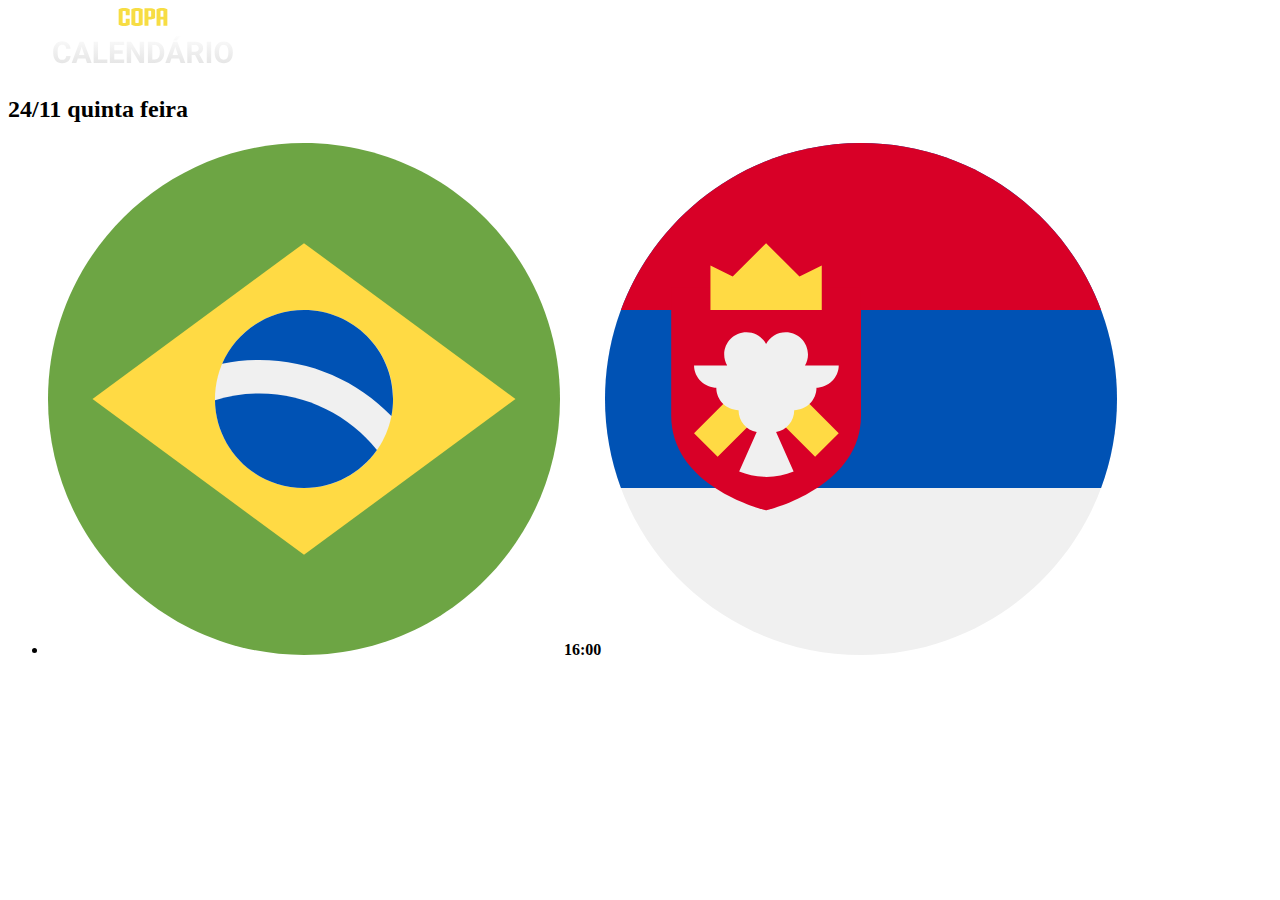
==== indez.html @ bc61f7b1 "inicio do projeto e html pronto" ====
<!DOCTYPE html>
<html lang="en">
<head>
    <meta charset="UTF-8">
    <meta name="viewport" content="width=device-width, initial-scale=1.0">
    <title>Calendario da Copa</title>
</head>
<body>
     <header>
        <img src="./assets/logo.svg" alt="logo calendario copa">
     </header>
     <main>
        <section class="card">
            <h2>24/11 <span>quinta feira</span></h2>

            <ul>
                <li>
                    <img src="./assets/brasil.svg" alt="bandeira brasil">
                    <strong>16:00</strong>
                    <img src="./assets/servia.svg" alt="bandeira servia">
                </li>
            </ul>
        </section>
     </main>
</body>
</html>
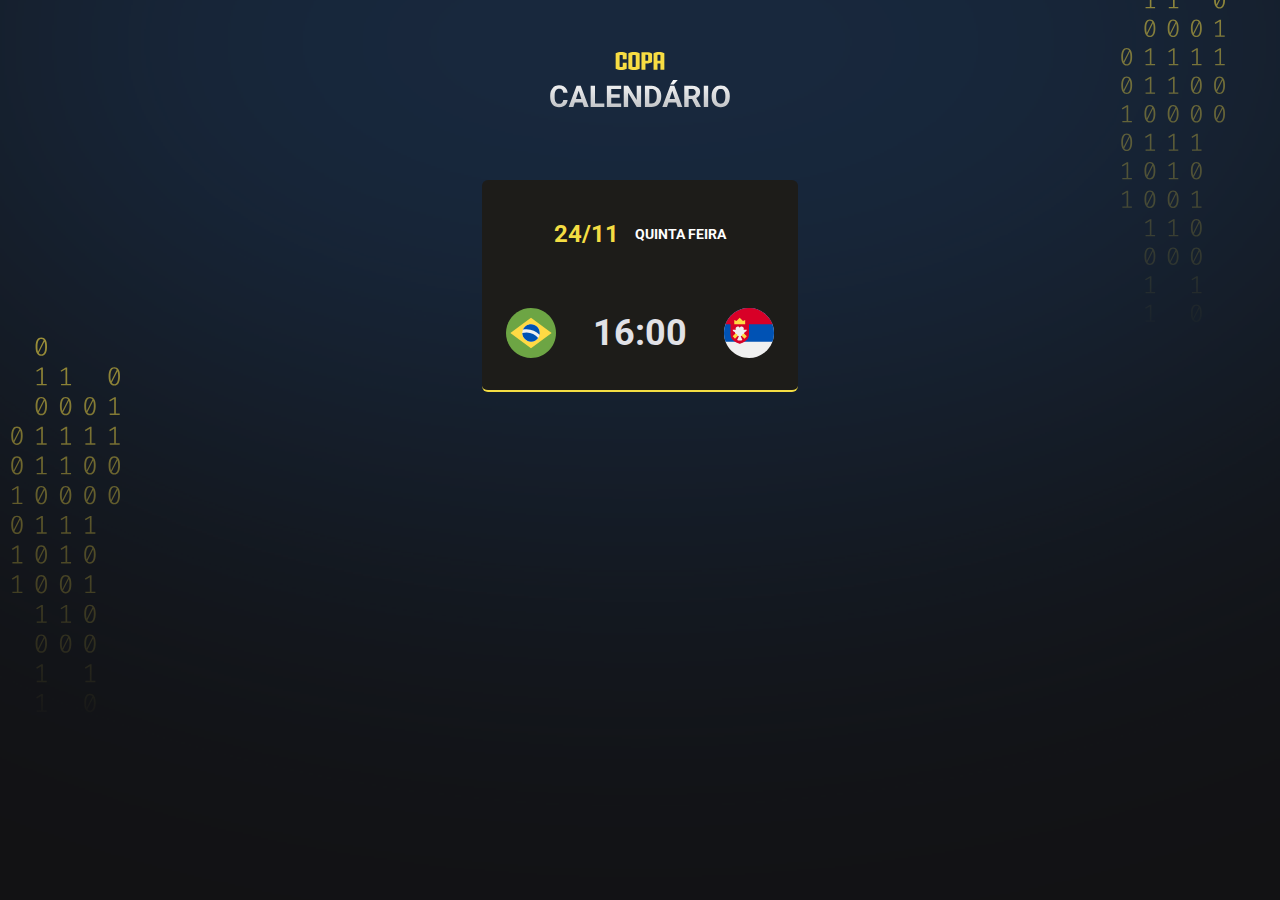
==== commit 187f9be6: "css criado e card simples estilizado" ====
--- a/indez.html
+++ b/indez.html
@@ -3,6 +3,7 @@
 <head>
     <meta charset="UTF-8">
     <meta name="viewport" content="width=device-width, initial-scale=1.0">
+    <link rel="stylesheet" href="style.css">
     <title>Calendario da Copa</title>
 </head>
 <body>
--- a/style.css
+++ b/style.css
@@ -0,0 +1,3 @@
+@import './csss/global.css';
+@import './csss/colloors.css';
+@import './csss/main.css';
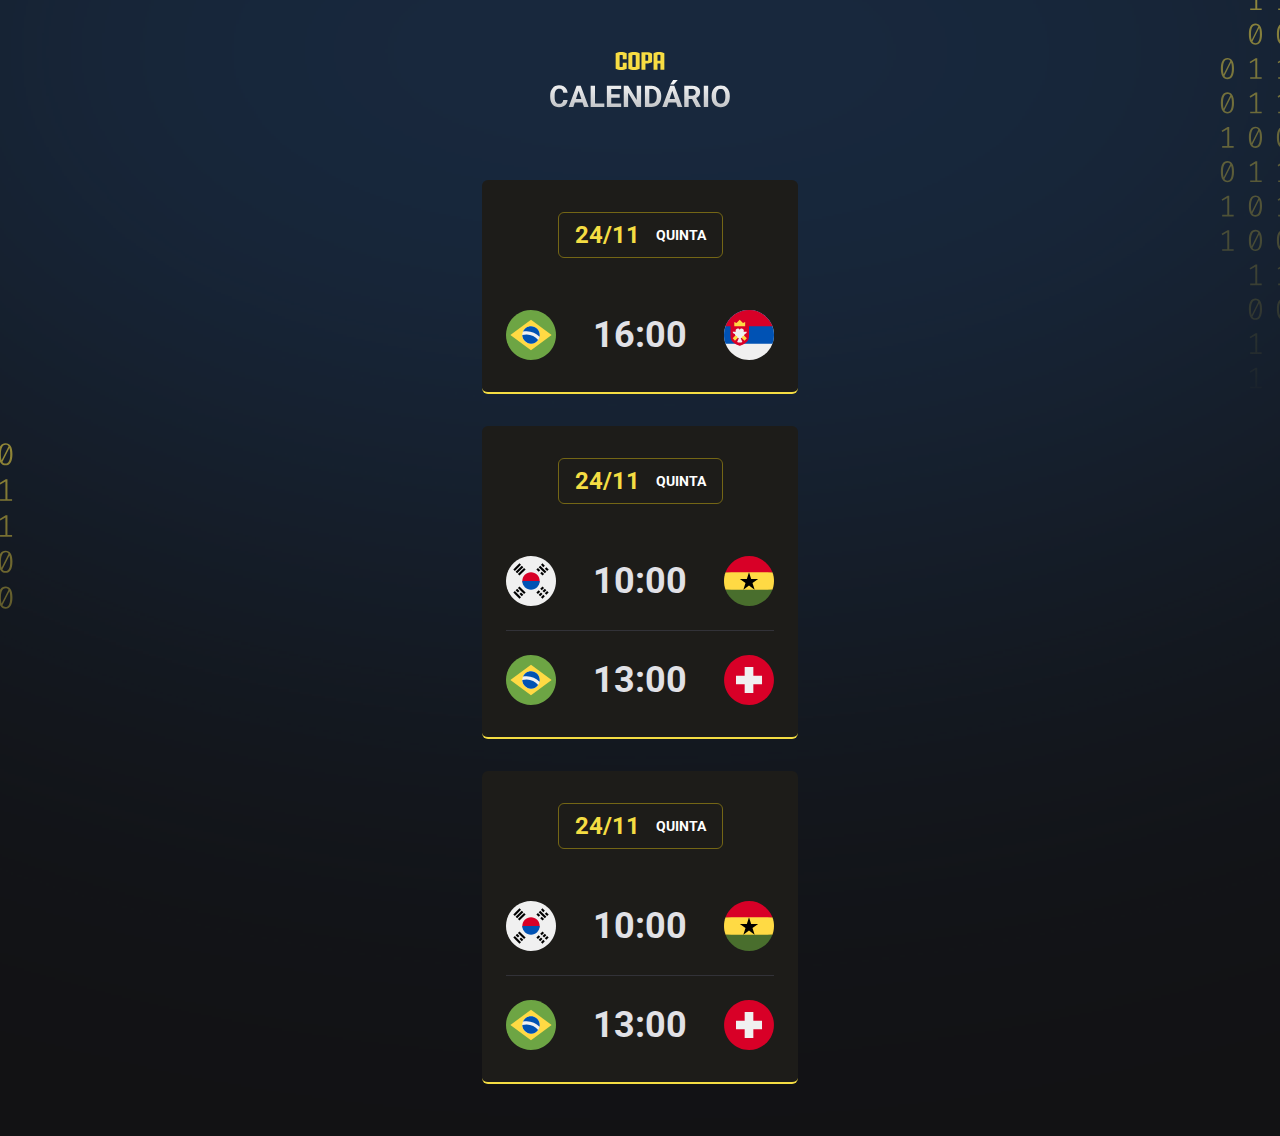
==== commit 0464d6df: "todos os tipos de card estilizados" ====
--- a/indez.html
+++ b/indez.html
@@ -12,7 +12,7 @@
      </header>
      <main>
         <section class="card">
-            <h2>24/11 <span>quinta feira</span></h2>
+            <h2>24/11 <span>quinta</span></h2>
 
             <ul>
                 <li>
@@ -22,6 +22,40 @@
                 </li>
             </ul>
         </section>
+        <section class="card">
+            <h2>24/11 <span>quinta</span></h2>
+
+            <ul>
+                <li>
+                    <img src="./assets/coreia-do-sul.svg" alt=" bandeira coreia do sul">
+                    <strong>10:00</strong>
+                    <img src="./assets/gana.svg" alt="bandeira do gana">
+                </li>
+                <li>
+                    <img src="./assets/brasil.svg" alt="bandeira brasil">
+                    <strong>13:00</strong>
+                    <img src="./assets/suiça.svg" alt="bandeira suiça">
+                </li>
+                
+            </ul>
+        </section>
+        <section class="card">
+            <h2>24/11 <span>quinta</span></h2>
+
+            <ul>
+                <li>
+                    <img src="./assets/coreia-do-sul.svg" alt=" bandeira coreia do sul">
+                    <strong>10:00</strong>
+                    <img src="./assets/gana.svg" alt="bandeira do gana">
+                </li>
+                <li>
+                    <img src="./assets/brasil.svg" alt="bandeira brasil">
+                    <strong>13:00</strong>
+                    <img src="./assets/suiça.svg" alt="bandeira suiça">
+                </li>
+                
+            </ul>
+        </section>
      </main>
 </body>
 </html>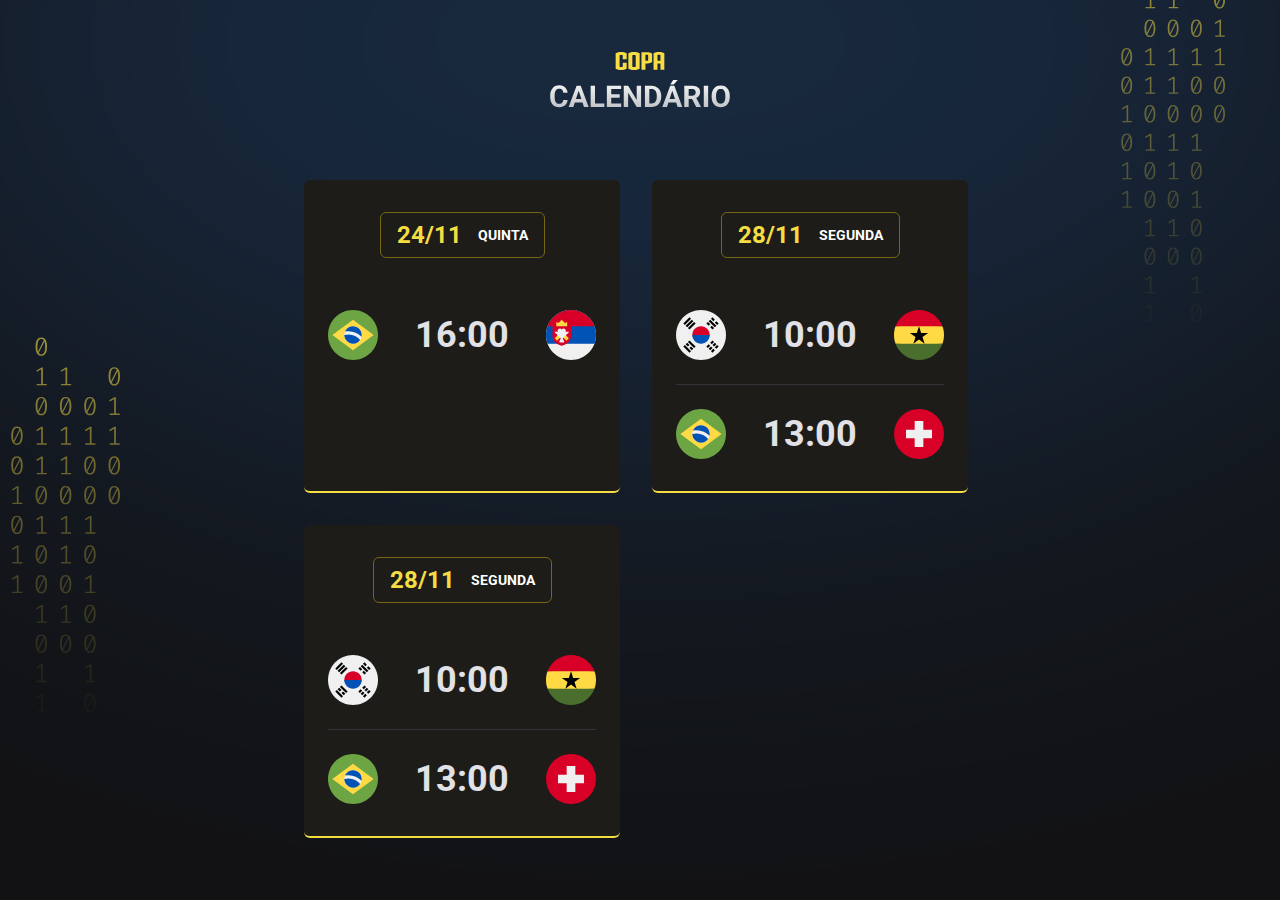
==== commit 3fbe2ea0: "responsividade feita e adicionado um efeito de hover. fim do projeto" ====
--- a/indez.html
+++ b/indez.html
@@ -23,7 +23,7 @@
             </ul>
         </section>
         <section class="card">
-            <h2>24/11 <span>quinta</span></h2>
+            <h2>28/11 <span>segunda</span></h2>
 
             <ul>
                 <li>
@@ -40,7 +40,7 @@
             </ul>
         </section>
         <section class="card">
-            <h2>24/11 <span>quinta</span></h2>
+            <h2>28/11 <span>segunda</span></h2>
 
             <ul>
                 <li>
--- a/style.css
+++ b/style.css
@@ -1,3 +1,4 @@
 @import './csss/global.css';
 @import './csss/colloors.css';
 @import './csss/main.css';
+@import './csss/responsivity.css'
